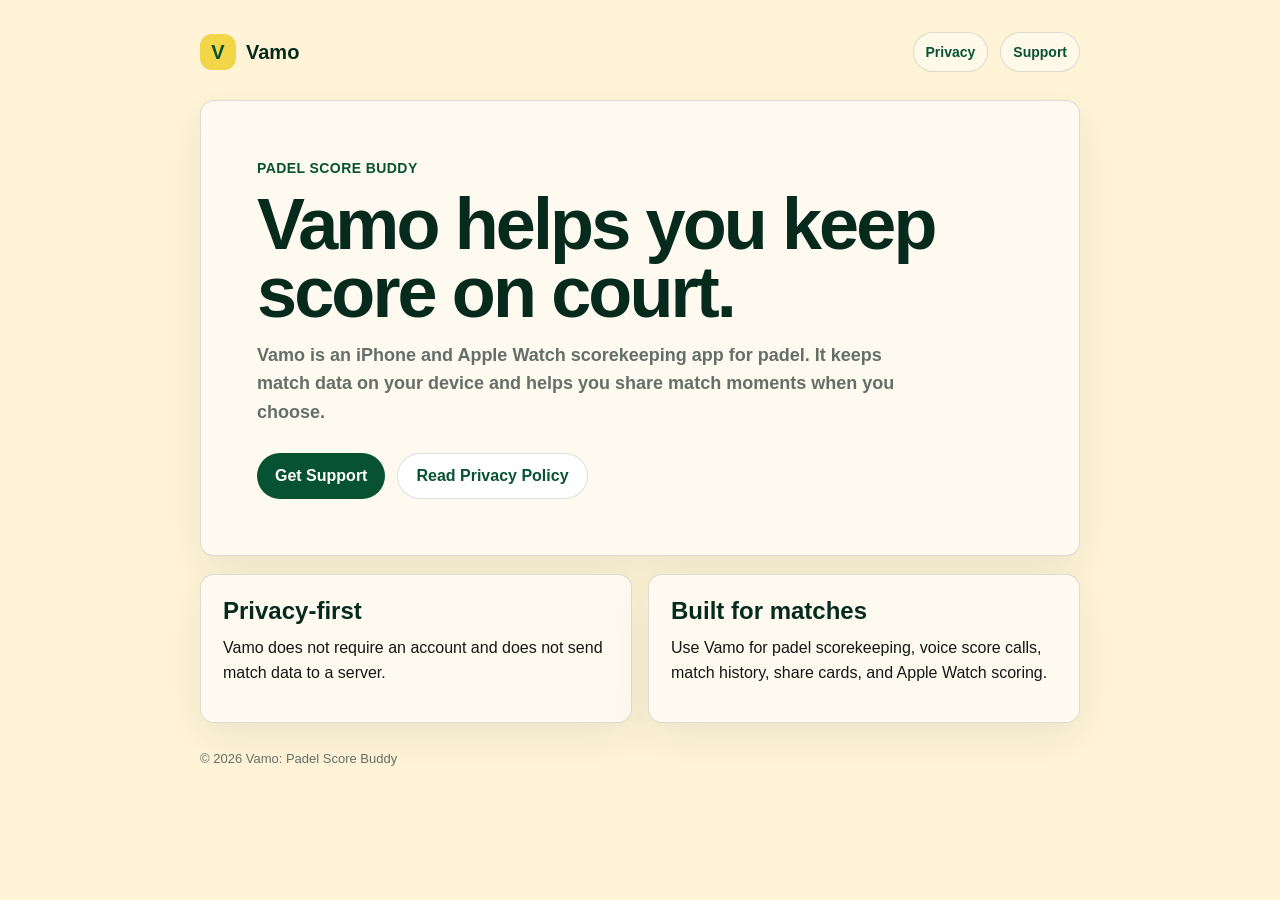
==== index.html @ fc1e8dbe "Add Cloudflare Pages site" ====
<!doctype html>
<html lang="en">
  <head>
    <meta charset="utf-8">
    <meta name="viewport" content="width=device-width, initial-scale=1">
    <title>Vamo Support</title>
    <meta name="description" content="Support and privacy information for Vamo: Padel Score Buddy.">
    <link rel="stylesheet" href="/styles.css">
  </head>
  <body>
    <main class="page">
      <div class="shell">
        <nav class="nav" aria-label="Main navigation">
          <a class="brand" href="/">
            <span class="mark">V</span>
            <span>Vamo</span>
          </a>
          <div class="nav-links">
            <a href="/privacy/">Privacy</a>
            <a href="/support/">Support</a>
          </div>
        </nav>

        <section class="hero">
          <div class="kicker">Padel Score Buddy</div>
          <h1>Vamo helps you keep score on court.</h1>
          <p class="lead">
            Vamo is an iPhone and Apple Watch scorekeeping app for padel. It keeps match data on your device and helps you share match moments when you choose.
          </p>
          <div class="actions">
            <a class="button" href="/support/">Get Support</a>
            <a class="button secondary" href="/privacy/">Read Privacy Policy</a>
          </div>
        </section>

        <section class="grid" aria-label="Quick links">
          <article class="card">
            <h2>Privacy-first</h2>
            <p>Vamo does not require an account and does not send match data to a server.</p>
          </article>
          <article class="card">
            <h2>Built for matches</h2>
            <p>Use Vamo for padel scorekeeping, voice score calls, match history, share cards, and Apple Watch scoring.</p>
          </article>
        </section>

        <p class="footer">© 2026 Vamo: Padel Score Buddy</p>
      </div>
    </main>
  </body>
</html>
---- styles.css ----
:root {
  color-scheme: light;
  --green: #075233;
  --green-deep: #062b1d;
  --cream: #fff4d8;
  --paper: #fffaf0;
  --line: rgba(6, 43, 29, 0.14);
  --text: #101814;
  --muted: #647067;
  --ball: #f2d647;
}

* {
  box-sizing: border-box;
}

body {
  margin: 0;
  background: var(--cream);
  color: var(--text);
  font-family: -apple-system, BlinkMacSystemFont, "SF Pro Display", "Segoe UI", sans-serif;
  line-height: 1.6;
}

a {
  color: var(--green);
  font-weight: 700;
}

.page {
  min-height: 100vh;
  padding: 32px 18px 48px;
}

.shell {
  width: min(880px, 100%);
  margin: 0 auto;
}

.nav {
  display: flex;
  justify-content: space-between;
  gap: 16px;
  align-items: center;
  margin-bottom: 28px;
}

.brand {
  display: flex;
  gap: 10px;
  align-items: center;
  color: var(--green-deep);
  text-decoration: none;
  font-size: 20px;
  font-weight: 900;
}

.mark {
  display: grid;
  place-items: center;
  width: 36px;
  height: 36px;
  border-radius: 12px;
  background: var(--ball);
  color: var(--green);
}

.nav-links {
  display: flex;
  gap: 12px;
  flex-wrap: wrap;
  justify-content: flex-end;
}

.nav-links a {
  text-decoration: none;
  padding: 8px 12px;
  border: 1px solid var(--line);
  border-radius: 999px;
  background: rgba(255, 255, 255, 0.45);
  font-size: 14px;
}

.hero,
.card {
  background: var(--paper);
  border: 1px solid var(--line);
  border-radius: 14px;
  box-shadow: 0 14px 40px rgba(6, 43, 29, 0.08);
}

.hero {
  padding: clamp(28px, 5vw, 56px);
}

.kicker {
  color: var(--green);
  font-size: 14px;
  font-weight: 900;
  letter-spacing: 0.03em;
  text-transform: uppercase;
}

h1 {
  margin: 10px 0 14px;
  color: var(--green-deep);
  font-size: clamp(38px, 7vw, 72px);
  line-height: 0.95;
  letter-spacing: -0.04em;
}

h2 {
  margin: 0 0 10px;
  color: var(--green-deep);
  font-size: 24px;
  line-height: 1.15;
}

p {
  margin: 0 0 14px;
}

.lead {
  max-width: 680px;
  color: var(--muted);
  font-size: 18px;
  font-weight: 650;
}

.actions {
  display: flex;
  gap: 12px;
  flex-wrap: wrap;
  margin-top: 26px;
}

.button {
  display: inline-flex;
  justify-content: center;
  align-items: center;
  min-height: 46px;
  padding: 0 18px;
  border-radius: 999px;
  background: var(--green);
  color: white;
  text-decoration: none;
  font-weight: 850;
}

.button.secondary {
  background: white;
  color: var(--green);
  border: 1px solid var(--line);
}

.grid {
  display: grid;
  grid-template-columns: repeat(2, minmax(0, 1fr));
  gap: 16px;
  margin-top: 18px;
}

.card {
  padding: 22px;
}

.content {
  display: grid;
  gap: 16px;
}

ul {
  margin: 10px 0 0;
  padding-left: 20px;
}

li + li {
  margin-top: 6px;
}

.footer {
  margin-top: 26px;
  color: var(--muted);
  font-size: 13px;
}

@media (max-width: 680px) {
  .nav {
    align-items: flex-start;
    flex-direction: column;
  }

  .nav-links {
    justify-content: flex-start;
  }

  .grid {
    grid-template-columns: 1fr;
  }
}
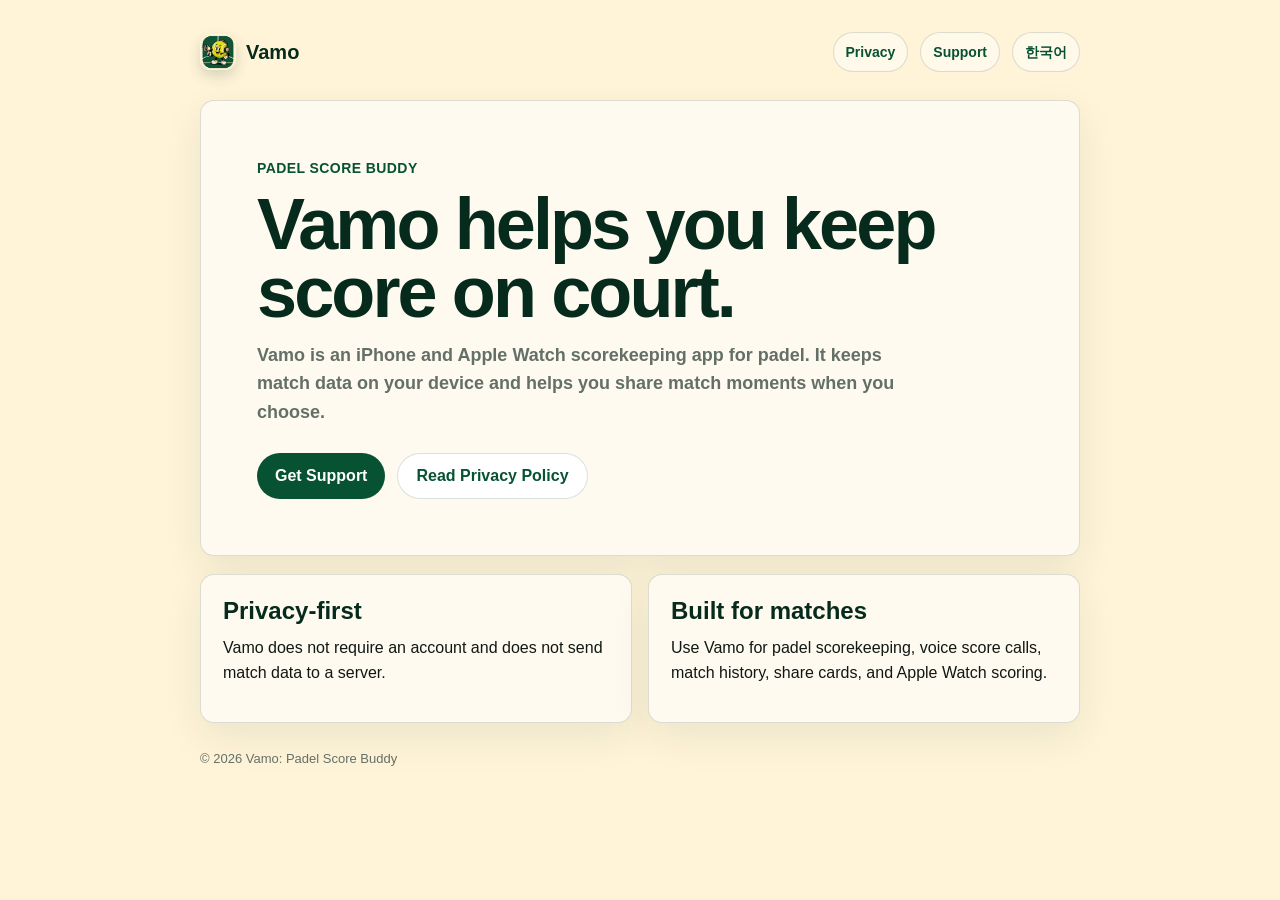
==== commit 1384ae0d: "Add Korean support pages and app icon" ====
--- a/index.html
+++ b/index.html
@@ -12,12 +12,13 @@
       <div class="shell">
         <nav class="nav" aria-label="Main navigation">
           <a class="brand" href="/">
-            <span class="mark">V</span>
+            <img class="mark" src="/assets/vamo-icon.png" alt="">
             <span>Vamo</span>
           </a>
           <div class="nav-links">
             <a href="/privacy/">Privacy</a>
             <a href="/support/">Support</a>
+            <span class="language-links"><a href="/ko/">한국어</a></span>
           </div>
         </nav>
 
@@ -49,4 +50,3 @@
     </main>
   </body>
 </html>
-
--- a/styles.css
+++ b/styles.css
@@ -56,13 +56,11 @@
 }
 
 .mark {
-  display: grid;
-  place-items: center;
   width: 36px;
   height: 36px;
-  border-radius: 12px;
-  background: var(--ball);
-  color: var(--green);
+  border-radius: 10px;
+  object-fit: cover;
+  box-shadow: 0 6px 14px rgba(6, 43, 29, 0.16);
 }
 
 .nav-links {
@@ -70,6 +68,20 @@
   gap: 12px;
   flex-wrap: wrap;
   justify-content: flex-end;
+}
+
+.language-links {
+  display: inline-flex;
+  gap: 8px;
+  align-items: center;
+  color: var(--muted);
+  font-size: 14px;
+  font-weight: 750;
+}
+
+.language-links a {
+  color: var(--green);
+  text-decoration: none;
 }
 
 .nav-links a {
@@ -169,6 +181,11 @@
   gap: 16px;
 }
 
+.contact-note {
+  color: var(--muted);
+  font-size: 15px;
+}
+
 ul {
   margin: 10px 0 0;
   padding-left: 20px;
@@ -198,4 +215,3 @@
     grid-template-columns: 1fr;
   }
 }
-
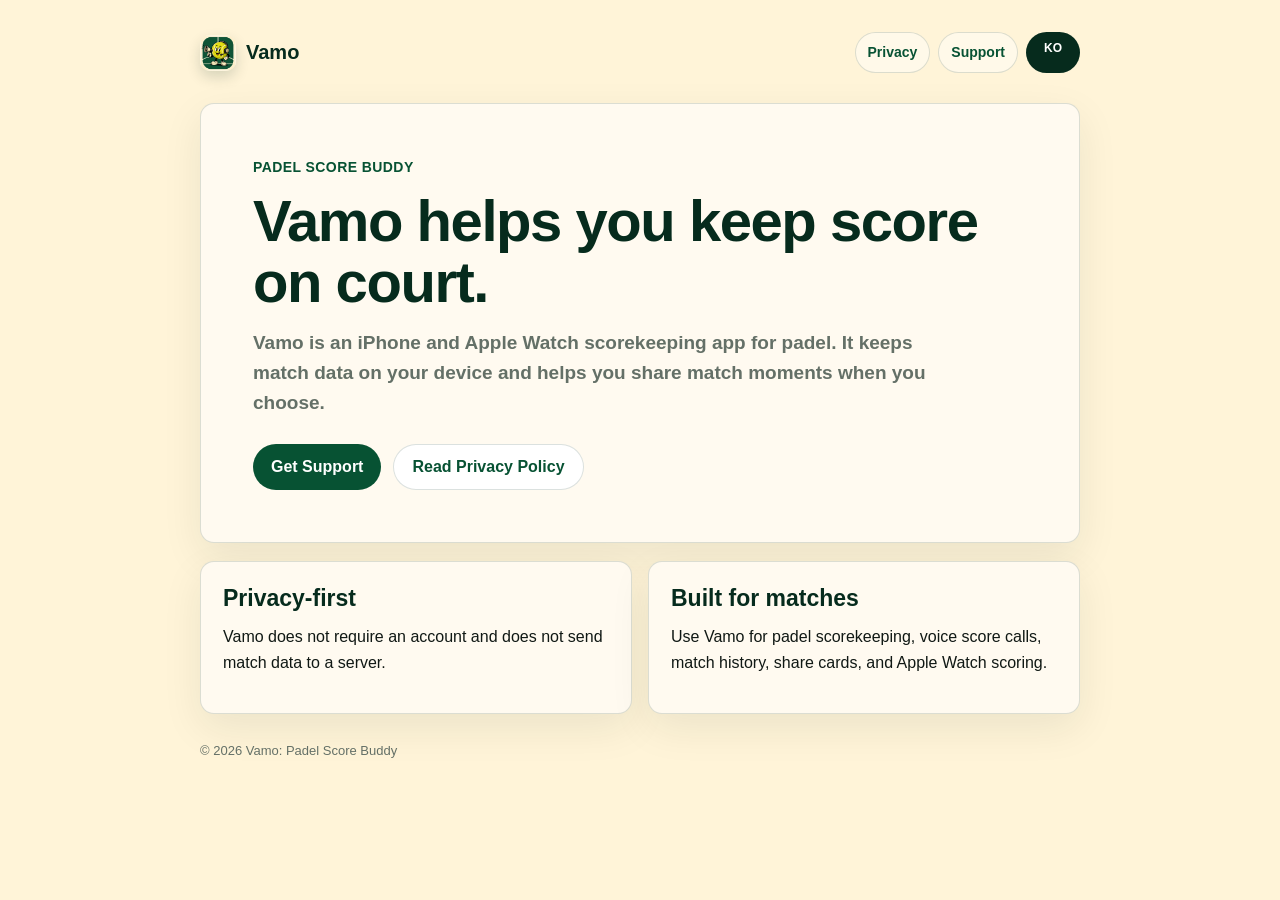
==== commit 4fd31d74: "Polish support page navigation and copy" ====
--- a/index.html
+++ b/index.html
@@ -18,7 +18,7 @@
           <div class="nav-links">
             <a href="/privacy/">Privacy</a>
             <a href="/support/">Support</a>
-            <span class="language-links"><a href="/ko/">한국어</a></span>
+            <a class="language-button" href="/ko/">KO</a>
           </div>
         </nav>
 
--- a/styles.css
+++ b/styles.css
@@ -19,7 +19,7 @@
   background: var(--cream);
   color: var(--text);
   font-family: -apple-system, BlinkMacSystemFont, "SF Pro Display", "Segoe UI", sans-serif;
-  line-height: 1.6;
+  line-height: 1.65;
 }
 
 a {
@@ -42,7 +42,7 @@
   justify-content: space-between;
   gap: 16px;
   align-items: center;
-  margin-bottom: 28px;
+  margin-bottom: 30px;
 }
 
 .brand {
@@ -65,26 +65,13 @@
 
 .nav-links {
   display: flex;
-  gap: 12px;
+  gap: 8px;
   flex-wrap: wrap;
   justify-content: flex-end;
 }
 
-.language-links {
-  display: inline-flex;
-  gap: 8px;
-  align-items: center;
-  color: var(--muted);
-  font-size: 14px;
-  font-weight: 750;
-}
-
-.language-links a {
-  color: var(--green);
-  text-decoration: none;
-}
-
-.nav-links a {
+.nav-links a,
+.language-button {
   text-decoration: none;
   padding: 8px 12px;
   border: 1px solid var(--line);
@@ -93,6 +80,16 @@
   font-size: 14px;
 }
 
+.nav-links a.language-button {
+  min-width: 54px;
+  padding: 6px 10px;
+  background: var(--green-deep);
+  color: white;
+  font-size: 12px;
+  font-weight: 850;
+  text-align: center;
+}
+
 .hero,
 .card {
   background: var(--paper);
@@ -102,7 +99,7 @@
 }
 
 .hero {
-  padding: clamp(28px, 5vw, 56px);
+  padding: clamp(30px, 5vw, 52px);
 }
 
 .kicker {
@@ -114,18 +111,18 @@
 }
 
 h1 {
-  margin: 10px 0 14px;
+  margin: 12px 0 16px;
   color: var(--green-deep);
-  font-size: clamp(38px, 7vw, 72px);
-  line-height: 0.95;
-  letter-spacing: -0.04em;
+  font-size: clamp(34px, 5.6vw, 58px);
+  line-height: 1.04;
+  letter-spacing: -0.025em;
 }
 
 h2 {
-  margin: 0 0 10px;
+  margin: 0 0 12px;
   color: var(--green-deep);
-  font-size: 24px;
-  line-height: 1.15;
+  font-size: 23px;
+  line-height: 1.22;
 }
 
 p {
@@ -135,8 +132,9 @@
 .lead {
   max-width: 680px;
   color: var(--muted);
-  font-size: 18px;
-  font-weight: 650;
+  font-size: clamp(17px, 2.5vw, 19px);
+  font-weight: 620;
+  line-height: 1.58;
 }
 
 .actions {
@@ -178,12 +176,82 @@
 
 .content {
   display: grid;
-  gap: 16px;
+  gap: 24px;
+}
+
+.content section {
+  max-width: 720px;
 }
 
 .contact-note {
   color: var(--muted);
   font-size: 15px;
+}
+
+.contact-form {
+  display: grid;
+  gap: 16px;
+  margin-top: 20px;
+}
+
+.form-grid {
+  display: grid;
+  grid-template-columns: repeat(2, minmax(0, 1fr));
+  gap: 14px;
+}
+
+.field {
+  display: grid;
+  gap: 7px;
+}
+
+.field label {
+  color: var(--green-deep);
+  font-size: 15px;
+  font-weight: 850;
+}
+
+.field input,
+.field select,
+.field textarea {
+  width: 100%;
+  border: 1px solid var(--line);
+  border-radius: 12px;
+  background: rgba(255, 255, 255, 0.72);
+  color: var(--text);
+  font: inherit;
+  font-size: 16px;
+  padding: 12px 14px;
+  outline: none;
+}
+
+.field textarea {
+  min-height: 140px;
+  resize: vertical;
+}
+
+.field input:focus,
+.field select:focus,
+.field textarea:focus {
+  border-color: rgba(7, 82, 51, 0.44);
+  box-shadow: 0 0 0 4px rgba(7, 82, 51, 0.1);
+}
+
+.hidden-field {
+  display: none;
+}
+
+.submit-row {
+  display: flex;
+  gap: 12px;
+  align-items: center;
+  flex-wrap: wrap;
+}
+
+.submit-row .button {
+  border: 0;
+  cursor: pointer;
+  font-size: 16px;
 }
 
 ul {
@@ -203,15 +271,35 @@
 
 @media (max-width: 680px) {
   .nav {
-    align-items: flex-start;
-    flex-direction: column;
+    align-items: center;
+    flex-direction: row;
   }
 
   .nav-links {
-    justify-content: flex-start;
+    justify-content: flex-end;
+    gap: 6px;
+  }
+
+  .nav-links a {
+    padding: 7px 9px;
+    font-size: 13px;
+  }
+
+  .nav-links a.language-button {
+    padding: 6px 9px;
+    font-size: 12px;
+  }
+
+  h1 {
+    font-size: 31px;
+    line-height: 1.08;
   }
 
   .grid {
     grid-template-columns: 1fr;
   }
-}
+
+  .form-grid {
+    grid-template-columns: 1fr;
+  }
+}
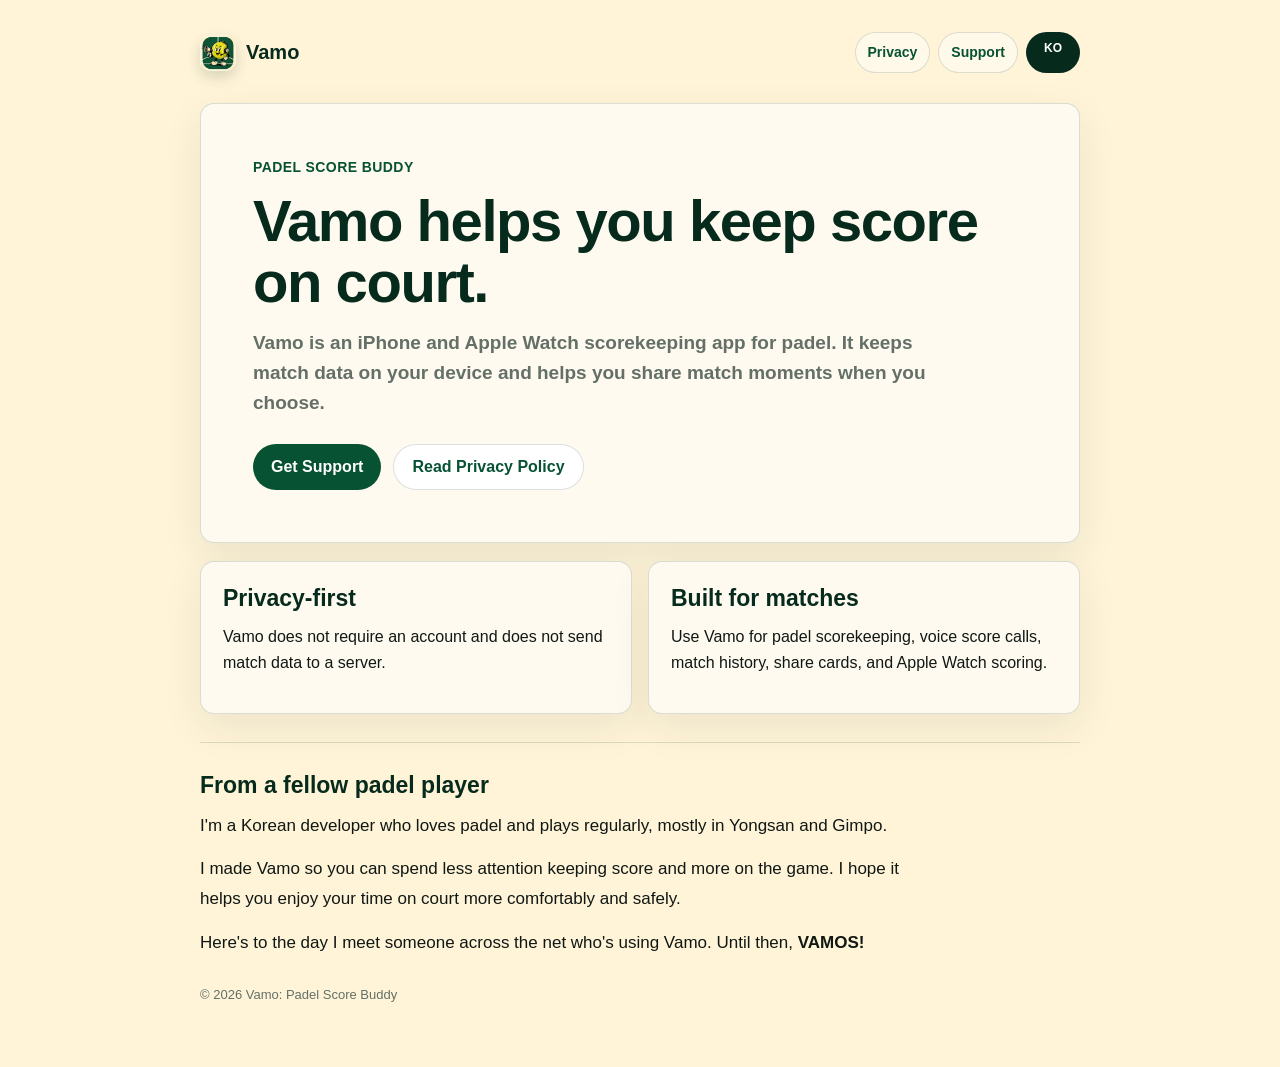
==== commit 43588bcf: "Add bilingual developer story to Vamo support site" ====
--- a/index.html
+++ b/index.html
@@ -45,6 +45,13 @@
           </article>
         </section>
 
+        <section class="developer-story" aria-labelledby="developer-heading">
+          <h2 id="developer-heading">From a fellow padel player</h2>
+          <p>I'm a Korean developer who loves padel and plays regularly, mostly in Yongsan and Gimpo.</p>
+          <p>I made Vamo so you can spend less attention keeping score and more on the game. I hope it helps you enjoy your time on court more comfortably and safely.</p>
+          <p>Here's to the day I meet someone across the net who's using Vamo. Until then, <strong>VAMOS!</strong></p>
+        </section>
+
         <p class="footer">© 2026 Vamo: Padel Score Buddy</p>
       </div>
     </main>
--- a/styles.css
+++ b/styles.css
@@ -172,6 +172,23 @@
 
 .card {
   padding: 22px;
+}
+
+.developer-story {
+  margin-top: 28px;
+  padding-top: 28px;
+  border-top: 1px solid var(--line);
+  font-size: 17px;
+  overflow-wrap: break-word;
+}
+
+.developer-story p {
+  max-width: 720px;
+  line-height: 1.75;
+}
+
+.developer-story:lang(ko) {
+  word-break: keep-all;
 }
 
 .content {
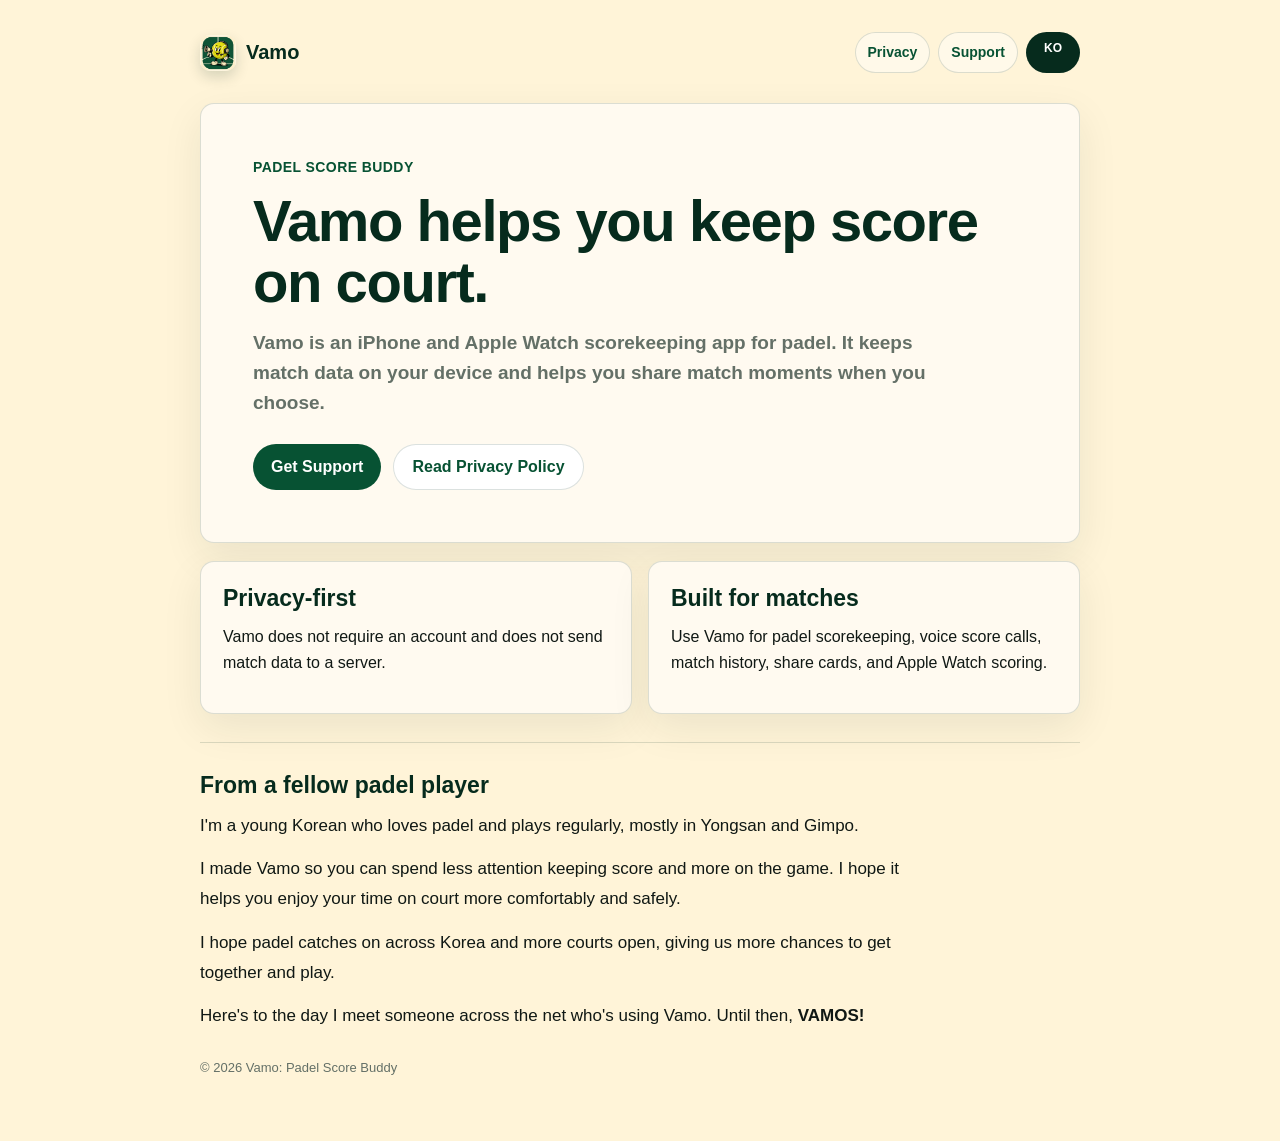
==== commit 4998e56a: "Refine bilingual founder story and hopes for padel in Korea" ====
--- a/index.html
+++ b/index.html
@@ -47,8 +47,9 @@
 
         <section class="developer-story" aria-labelledby="developer-heading">
           <h2 id="developer-heading">From a fellow padel player</h2>
-          <p>I'm a Korean developer who loves padel and plays regularly, mostly in Yongsan and Gimpo.</p>
+          <p>I'm a young Korean who loves padel and plays regularly, mostly in Yongsan and Gimpo.</p>
           <p>I made Vamo so you can spend less attention keeping score and more on the game. I hope it helps you enjoy your time on court more comfortably and safely.</p>
+          <p>I hope padel catches on across Korea and more courts open, giving us more chances to get together and play.</p>
           <p>Here's to the day I meet someone across the net who's using Vamo. Until then, <strong>VAMOS!</strong></p>
         </section>
 
